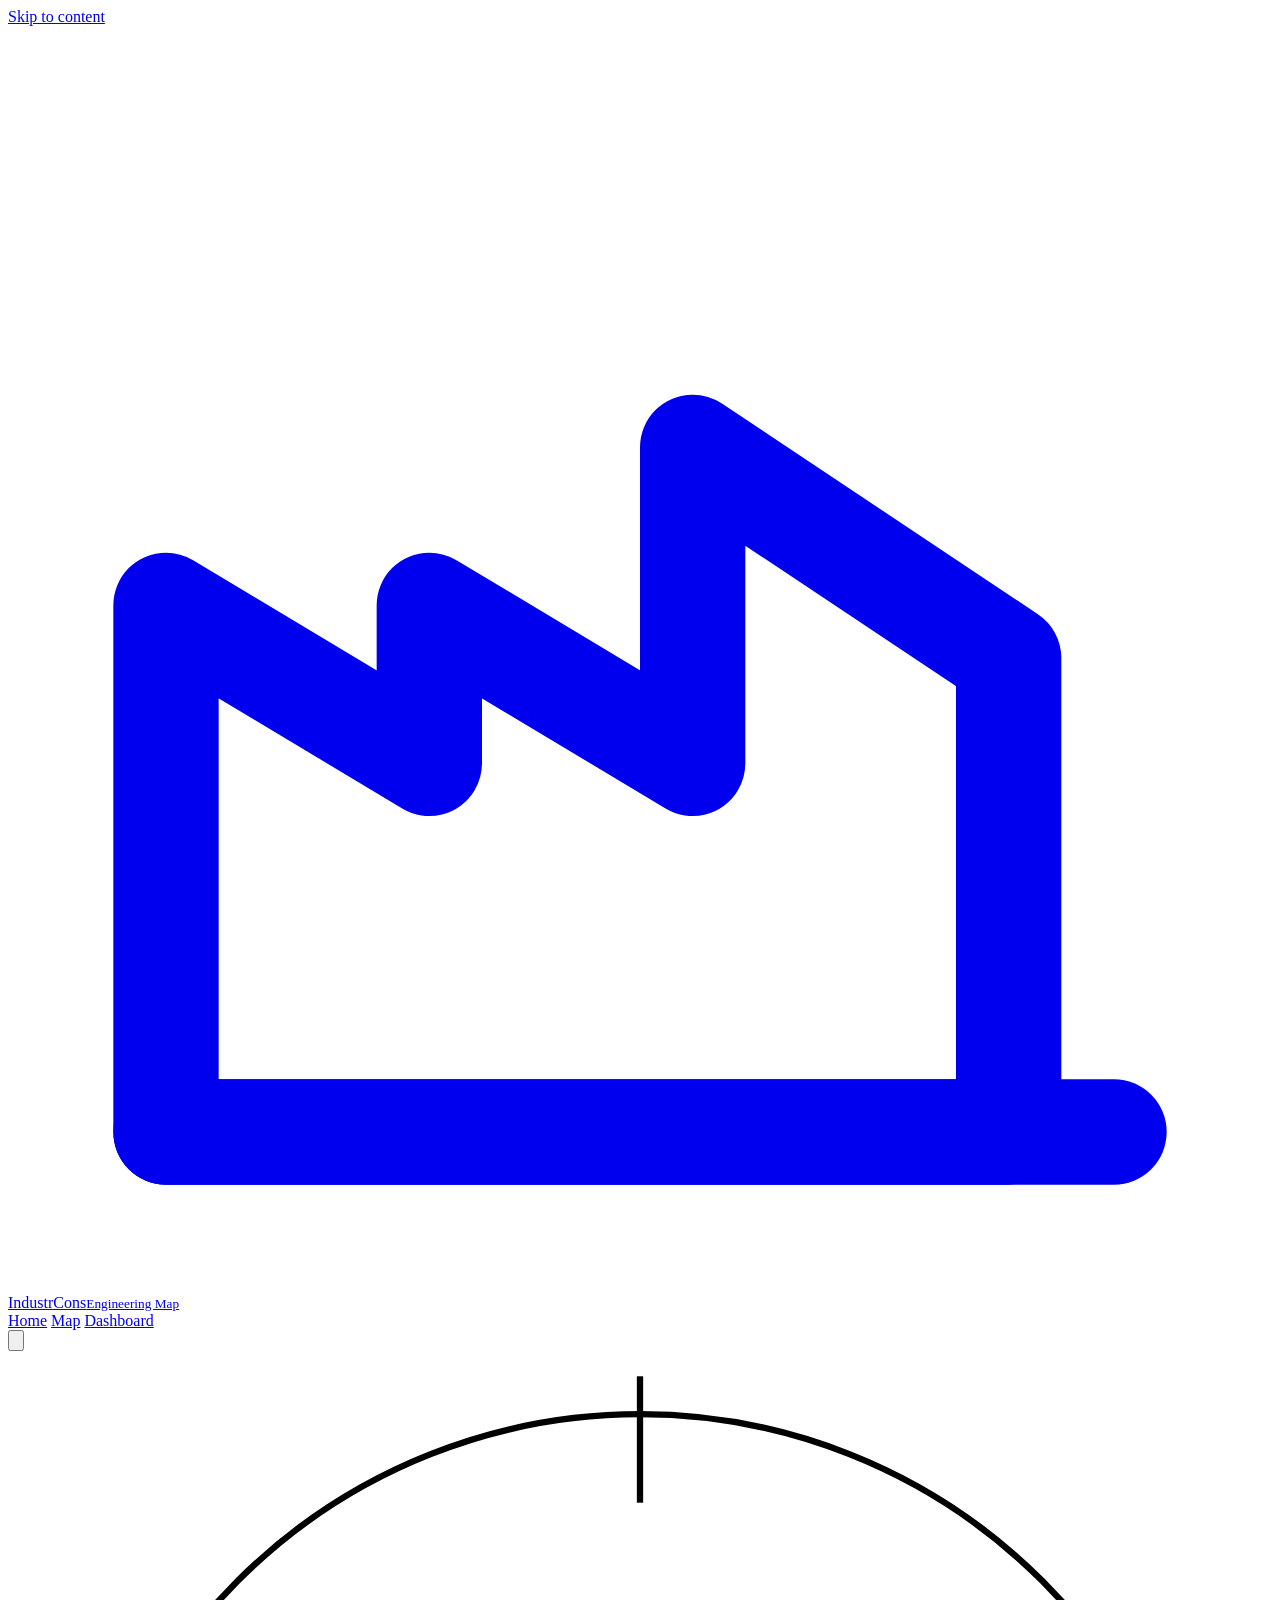
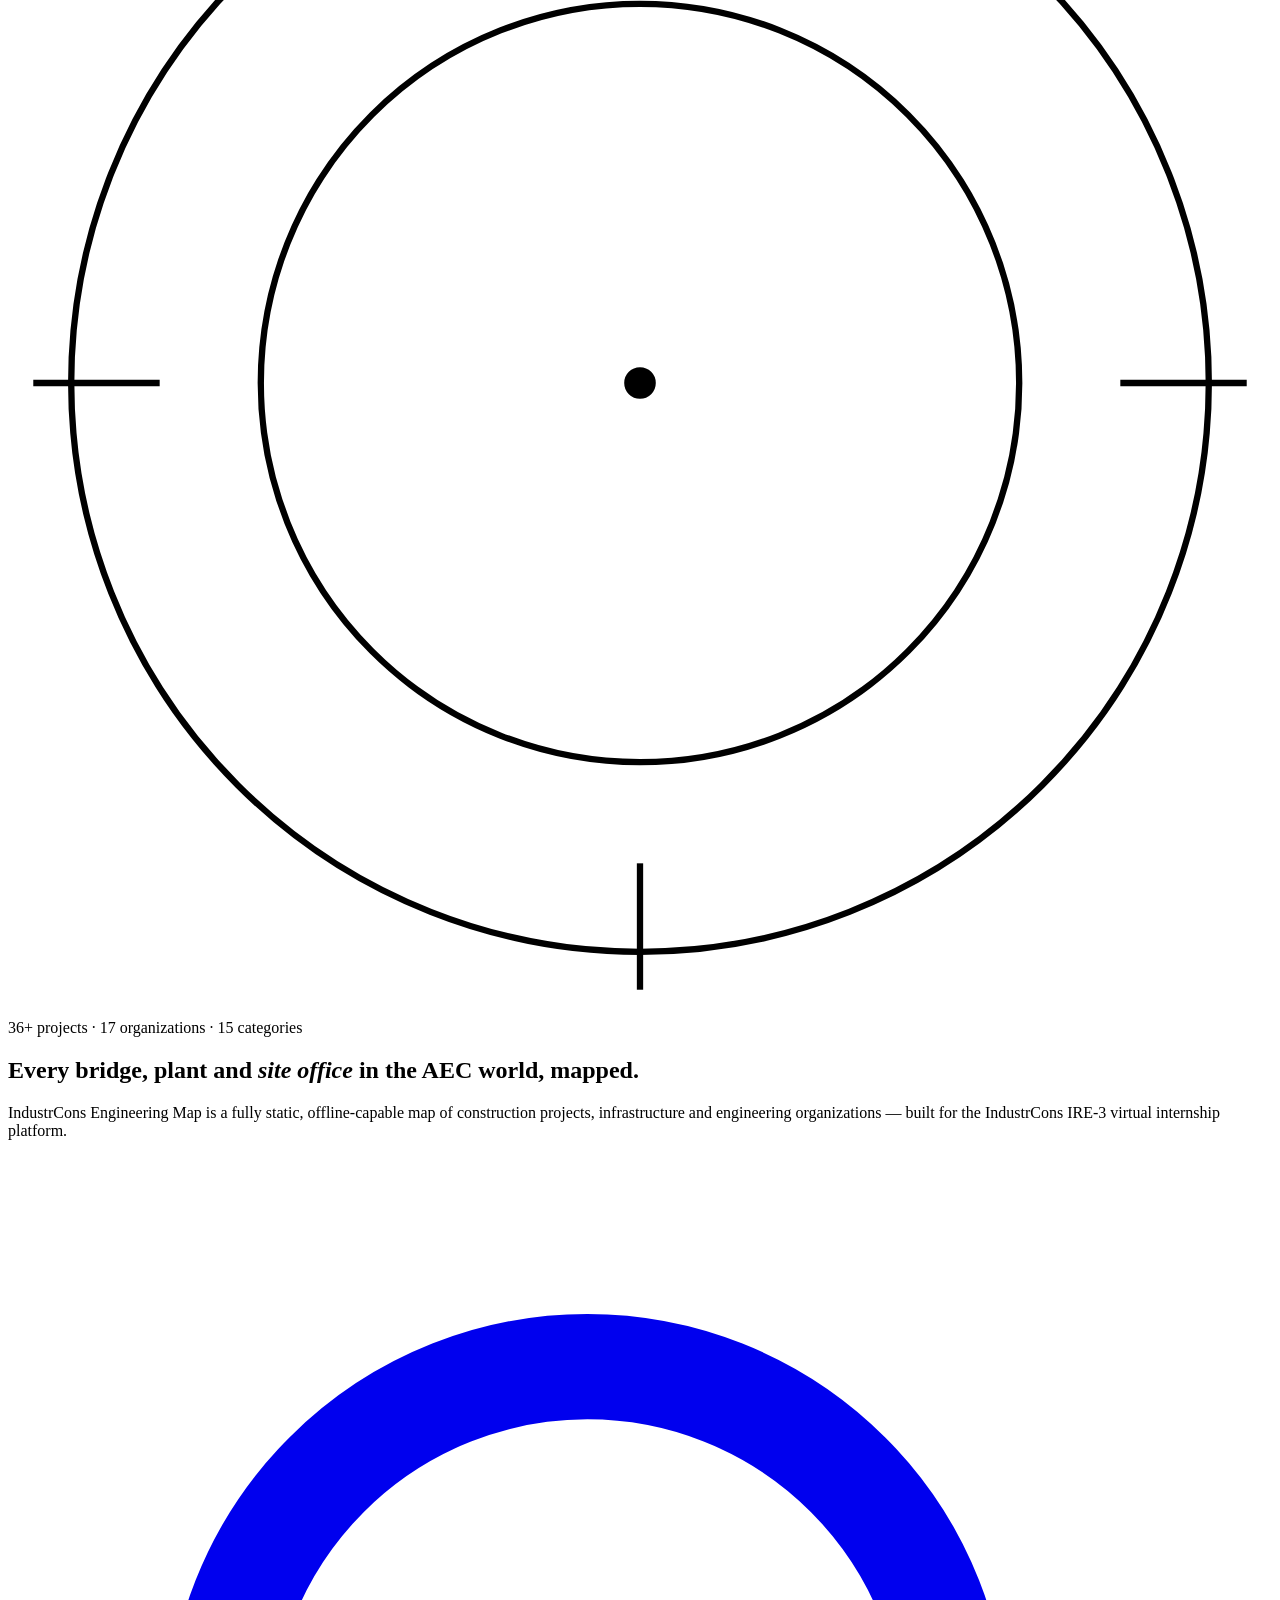
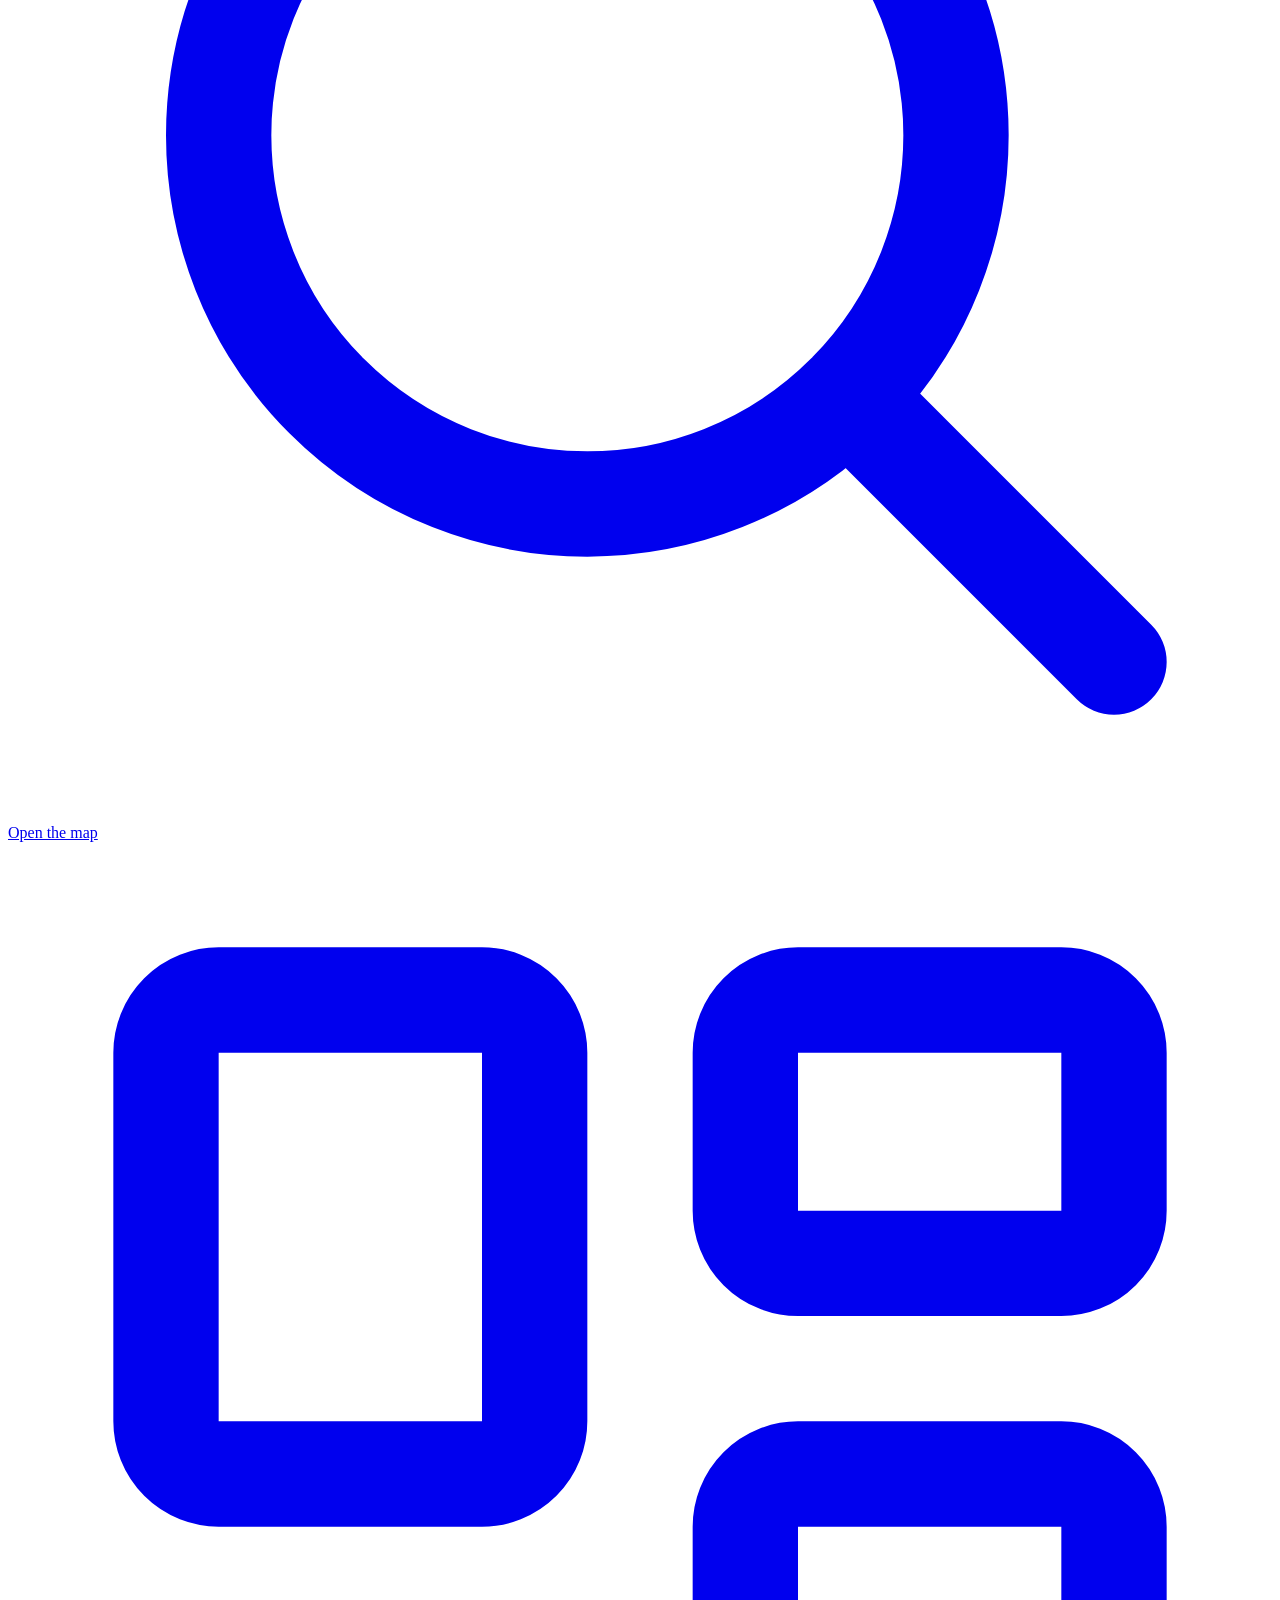
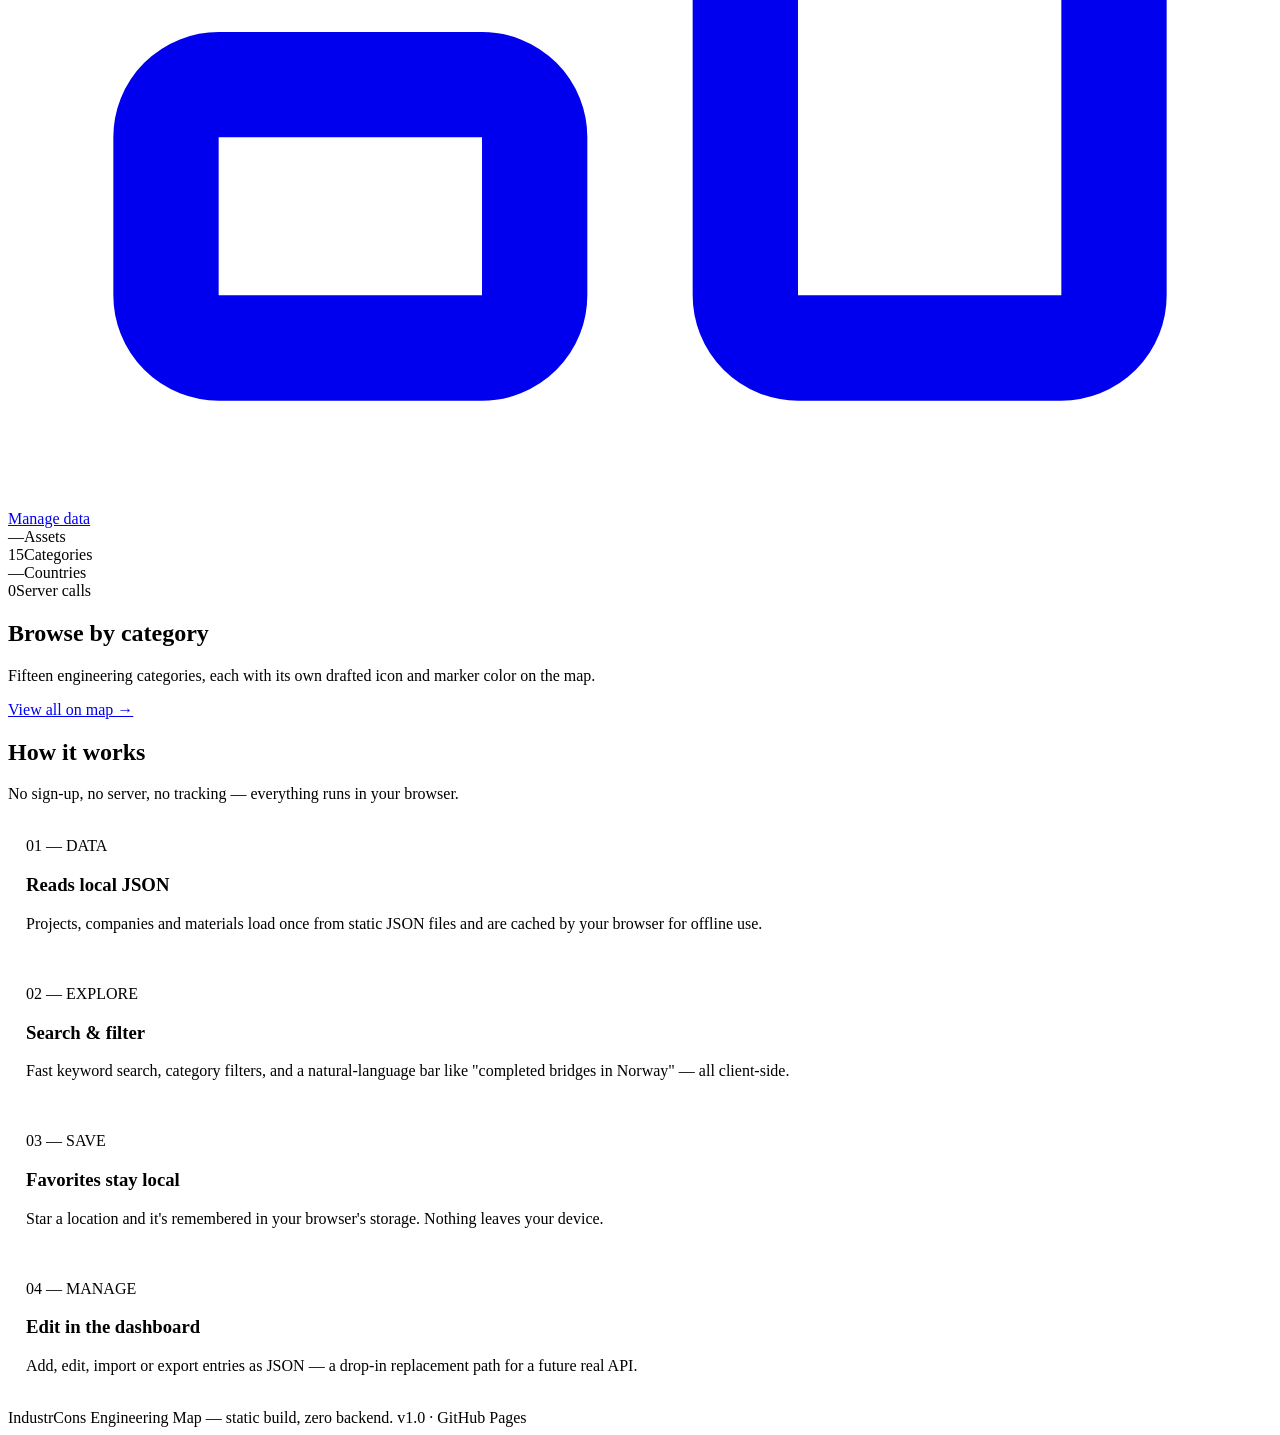
==== index.html @ 8b74c714 "Add files via upload" ====
<!DOCTYPE html>
<html lang="en">
<head>
<meta charset="UTF-8">
<meta name="viewport" content="width=device-width, initial-scale=1.0">
<title>IndustrCons Engineering Map — Explore AEC infrastructure worldwide</title>
<meta name="description" content="A static, offline-capable map of construction projects, infrastructure and engineering organizations worldwide.">
<link rel="icon" href="assets/icons/pin.svg">
<link rel="stylesheet" href="css/base.css">
<link rel="stylesheet" href="css/components.css">
<link rel="stylesheet" href="css/home.css">
</head>
<body>
<a href="#main" class="skip-link">Skip to content</a>

<header class="topnav">
  <a href="index.html" class="brand">
    <span class="brand-mark">
      <svg viewBox="0 0 24 24" fill="none" stroke="currentColor" stroke-width="2" stroke-linecap="round" stroke-linejoin="round"><path d="M3 21V11l5 3v-3l5 3V8l6 4v9z"/><path d="M3 21h18"/></svg>
    </span>
    <span>IndustrCons<small>Engineering Map</small></span>
  </a>
  <nav class="nav-links">
    <a href="index.html">Home</a>
    <a href="map.html">Map</a>
    <a href="dashboard.html">Dashboard</a>
  </nav>
  <div class="nav-spacer"></div>
  <button class="theme-toggle" role="switch" aria-checked="false" aria-label="Toggle dark mode">
    <span class="knob">
      <svg viewBox="0 0 24 24" fill="currentColor"><path d="M12 3a9 9 0 1 0 9 9c0-.46-.04-.92-.1-1.36a5.4 5.4 0 0 1-7.54-7.54A9 9 0 0 0 12 3z"/></svg>
    </span>
  </button>
</header>

<main id="main">
  <section class="hero">
    <svg class="compass" viewBox="0 0 200 200" fill="none" stroke="currentColor" stroke-width="1">
      <circle cx="100" cy="100" r="90"/><circle cx="100" cy="100" r="60"/><circle cx="100" cy="100" r="2" fill="currentColor"/>
      <line x1="100" y1="4" x2="100" y2="24"/><line x1="100" y1="176" x2="100" y2="196"/>
      <line x1="4" y1="100" x2="24" y2="100"/><line x1="176" y1="100" x2="196" y2="100"/>
    </svg>
    <div class="hero-inner">
      <span class="eyebrow">36+ projects · 17 organizations · 15 categories</span>
      <h1>Every bridge, plant and <em>site office</em> in the AEC world, mapped.</h1>
      <p class="lead">IndustrCons Engineering Map is a fully static, offline-capable map of construction projects, infrastructure and engineering organizations — built for the IndustrCons IRE-3 virtual internship platform.</p>
      <div class="hero-actions">
        <a href="map.html" class="btn btn-primary">
          <svg viewBox="0 0 24 24" fill="none" stroke="currentColor" stroke-width="2" stroke-linecap="round" stroke-linejoin="round"><circle cx="11" cy="11" r="7"/><line x1="21" y1="21" x2="16.6" y2="16.6"/></svg>
          Open the map
        </a>
        <a href="dashboard.html" class="btn btn-outline">
          <svg viewBox="0 0 24 24" fill="none" stroke="currentColor" stroke-width="2" stroke-linecap="round" stroke-linejoin="round"><rect x="3" y="3" width="7" height="9" rx="1"/><rect x="14" y="3" width="7" height="5" rx="1"/><rect x="14" y="12" width="7" height="9" rx="1"/><rect x="3" y="16" width="7" height="5" rx="1"/></svg>
          Manage data
        </a>
      </div>
      <div class="hero-stats">
        <div><span class="num" id="statProjects">—</span><span class="label">Assets</span></div>
        <div><span class="num" id="statCategories">15</span><span class="label">Categories</span></div>
        <div><span class="num" id="statCountries">—</span><span class="label">Countries</span></div>
        <div><span class="num">0</span><span class="label">Server calls</span></div>
      </div>
    </div>
  </section>

  <section class="section">
    <div class="section-head">
      <div>
        <h2>Browse by category</h2>
        <p>Fifteen engineering categories, each with its own drafted icon and marker color on the map.</p>
      </div>
      <a href="map.html" class="btn btn-ghost btn-sm">View all on map →</a>
    </div>
    <div class="category-grid" id="categoryGrid"></div>
  </section>

  <section class="section" style="padding-top:0;">
    <div class="section-head">
      <div>
        <h2>How it works</h2>
        <p>No sign-up, no server, no tracking — everything runs in your browser.</p>
      </div>
    </div>
    <div class="how-grid">
      <div class="how-card card tick-frame" style="padding:18px;">
        <span class="step-num">01 — DATA</span>
        <h3>Reads local JSON</h3>
        <p>Projects, companies and materials load once from static JSON files and are cached by your browser for offline use.</p>
      </div>
      <div class="how-card card tick-frame" style="padding:18px;">
        <span class="step-num">02 — EXPLORE</span>
        <h3>Search &amp; filter</h3>
        <p>Fast keyword search, category filters, and a natural-language bar like "completed bridges in Norway" — all client-side.</p>
      </div>
      <div class="how-card card tick-frame" style="padding:18px;">
        <span class="step-num">03 — SAVE</span>
        <h3>Favorites stay local</h3>
        <p>Star a location and it's remembered in your browser's storage. Nothing leaves your device.</p>
      </div>
      <div class="how-card card tick-frame" style="padding:18px;">
        <span class="step-num">04 — MANAGE</span>
        <h3>Edit in the dashboard</h3>
        <p>Add, edit, import or export entries as JSON — a drop-in replacement path for a future real API.</p>
      </div>
    </div>
  </section>
</main>

<footer class="footer">
  <span>IndustrCons Engineering Map — static build, zero backend.</span>
  <span class="mono">v1.0 · GitHub Pages</span>
</footer>

<script src="js/categories.js"></script>
<script src="js/storage.js"></script>
<script src="js/utils.js"></script>
<script src="js/data.js"></script>
<script src="js/app.js"></script>
<script>
async function renderHome() {
  await DataStore.init();
  const counts = DataStore.categoryCounts();
  document.getElementById('statProjects').textContent = DataStore.getAll().length;
  document.getElementById('statCountries').textContent = DataStore.countriesInUse().length;

  const grid = document.getElementById('categoryGrid');
  grid.innerHTML = '';
  for (const cat of CATEGORIES) {
    const svg = await loadIconSvg(`assets/icons/${cat.icon}`);
    const a = document.createElement('a');
    a.href = `map.html?category=${cat.id}`;
    a.className = 'category-card';
    a.style.setProperty('--cat-color', cat.color);
    a.innerHTML = `
      <span class="cat-icon">${svg}</span>
      <span class="cat-name">${cat.label}</span>
      <span class="cat-count">${counts[cat.id] || 0} on map</span>
    `;
    grid.appendChild(a);
  }
}
renderHome();
</script>
</body>
</html>
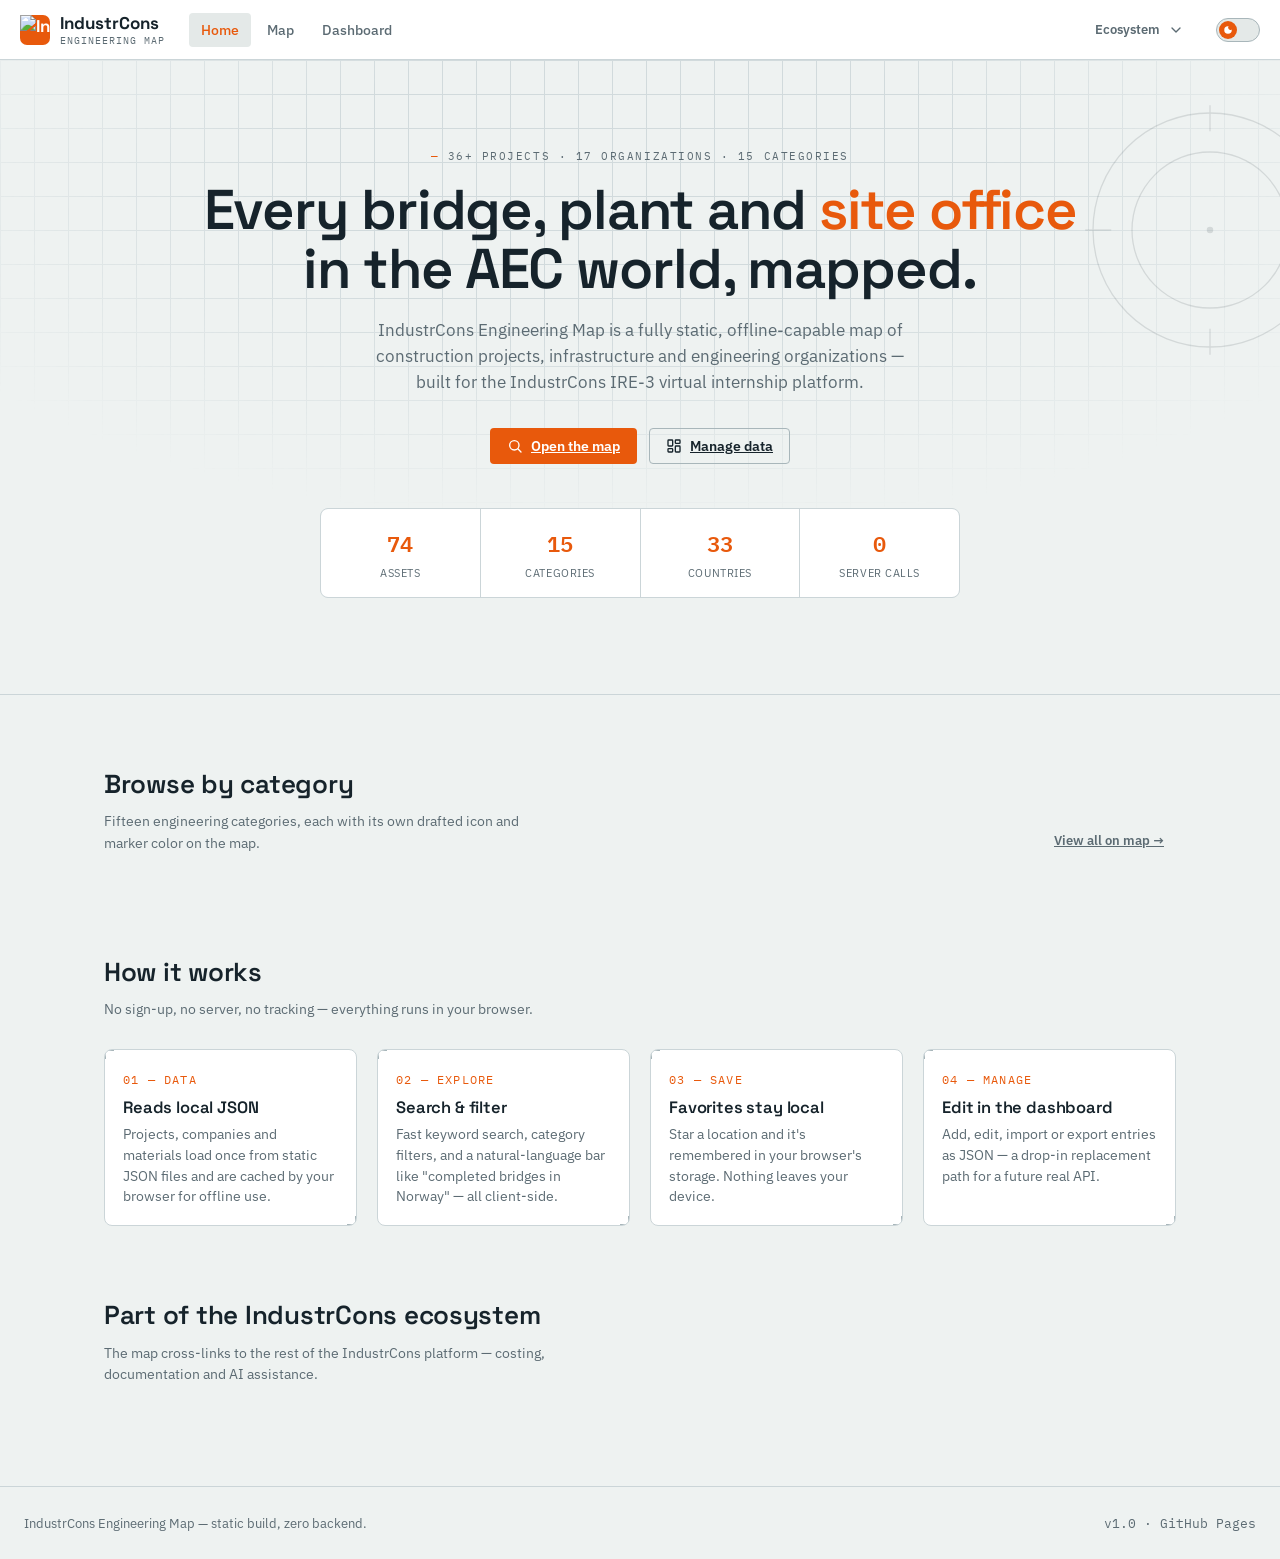
==== commit c39d04ab: "Enhance index.html with metadata and schema Added Open Graph and Twitter Card metadata for better so" ====
--- a/index.html
+++ b/index.html
@@ -5,10 +5,58 @@
 <meta name="viewport" content="width=device-width, initial-scale=1.0">
 <title>IndustrCons Engineering Map — Explore AEC infrastructure worldwide</title>
 <meta name="description" content="A static, offline-capable map of construction projects, infrastructure and engineering organizations worldwide.">
-<link rel="icon" href="assets/icons/pin.svg">
+<link rel="canonical" href="https://elvinasgar.github.io/industrcons-map/index.html">
+
+<!-- Open Graph -->
+<meta property="og:type" content="website">
+<meta property="og:site_name" content="IndustrCons Engineering Map">
+<meta property="og:title" content="IndustrCons Engineering Map — Explore AEC infrastructure worldwide">
+<meta property="og:description" content="A static, offline-capable map of construction projects, infrastructure and engineering organizations worldwide.">
+<meta property="og:url" content="https://elvinasgar.github.io/industrcons-map/index.html">
+<meta property="og:image" content="https://elvinasgar.github.io/industrcons-map/assets/og/og-cover.png">
+<meta property="og:image:width" content="1200">
+<meta property="og:image:height" content="630">
+
+<!-- Twitter Card -->
+<meta name="twitter:card" content="summary_large_image">
+<meta name="twitter:title" content="IndustrCons Engineering Map">
+<meta name="twitter:description" content="A static, offline-capable map of construction projects, infrastructure and engineering organizations worldwide.">
+<meta name="twitter:image" content="https://elvinasgar.github.io/industrcons-map/assets/og/og-cover.png">
+
+<link rel="icon" type="image/png" href="assets/icons/favicon-32.png">
+<link rel="mask-icon" href="assets/icons/pin.svg" color="#E8590C">
+<link rel="apple-touch-icon" href="assets/icons/apple-touch-icon.png">
 <link rel="stylesheet" href="css/base.css">
 <link rel="stylesheet" href="css/components.css">
 <link rel="stylesheet" href="css/home.css">
+
+<!-- Organization schema (shared across the IndustrCons product family) -->
+<script type="application/ld+json">
+{
+  "@context": "https://schema.org",
+  "@type": "Organization",
+  "name": "IndustrCons",
+  "url": "https://elvinasgar.github.io/industrcons-map/",
+  "logo": "https://elvinasgar.github.io/industrcons-map/assets/icons/logo-512.png",
+  "description": "IndustrCons builds tools for the AEC (Architecture, Engineering & Construction) industry, including an engineering map, cost estimator, documentation and an AI assistant.",
+  "sameAs": [
+    "https://industrconsestimator.netlify.app/",
+    "https://industrconsdocs.netlify.app/",
+    "https://industrcons-ai.vercel.app/"
+  ]
+}
+</script>
+
+<!-- Breadcrumb schema -->
+<script type="application/ld+json">
+{
+  "@context": "https://schema.org",
+  "@type": "BreadcrumbList",
+  "itemListElement": [
+    { "@type": "ListItem", "position": 1, "name": "Home", "item": "https://elvinasgar.github.io/industrcons-map/index.html" }
+  ]
+}
+</script>
 </head>
 <body>
 <a href="#main" class="skip-link">Skip to content</a>
@@ -16,7 +64,7 @@
 <header class="topnav">
   <a href="index.html" class="brand">
     <span class="brand-mark">
-      <svg viewBox="0 0 24 24" fill="none" stroke="currentColor" stroke-width="2" stroke-linecap="round" stroke-linejoin="round"><path d="M3 21V11l5 3v-3l5 3V8l6 4v9z"/><path d="M3 21h18"/></svg>
+      <img src="assets/icons/logo-512.png" alt="IndustrCons logo" width="30" height="30">
     </span>
     <span>IndustrCons<small>Engineering Map</small></span>
   </a>
@@ -26,6 +74,13 @@
     <a href="dashboard.html">Dashboard</a>
   </nav>
   <div class="nav-spacer"></div>
+  <div class="nav-ecosystem">
+    <button class="btn btn-ghost btn-sm" id="ecosystemBtn" aria-expanded="false">
+      Ecosystem
+      <svg viewBox="0 0 24 24" fill="none" stroke="currentColor" stroke-width="2" stroke-linecap="round" stroke-linejoin="round" width="13" height="13"><polyline points="6 9 12 15 18 9"/></svg>
+    </button>
+    <div class="ecosystem-menu" id="ecosystemMenu"></div>
+  </div>
   <button class="theme-toggle" role="switch" aria-checked="false" aria-label="Toggle dark mode">
     <span class="knob">
       <svg viewBox="0 0 24 24" fill="currentColor"><path d="M12 3a9 9 0 1 0 9 9c0-.46-.04-.92-.1-1.36a5.4 5.4 0 0 1-7.54-7.54A9 9 0 0 0 12 3z"/></svg>
@@ -104,6 +159,16 @@
       </div>
     </div>
   </section>
+  <section class="section" style="padding-top:0;">
+    <div class="section-head">
+      <div>
+        <h2>Part of the IndustrCons ecosystem</h2>
+        <p>The map cross-links to the rest of the IndustrCons platform — costing, documentation and AI assistance.</p>
+      </div>
+    </div>
+    <div class="ecosystem-grid" id="ecosystemGrid"></div>
+  </section>
+
 </main>
 
 <footer class="footer">
@@ -114,6 +179,7 @@
 <script src="js/categories.js"></script>
 <script src="js/storage.js"></script>
 <script src="js/utils.js"></script>
+<script src="js/config.js"></script>
 <script src="js/data.js"></script>
 <script src="js/app.js"></script>
 <script>
@@ -122,6 +188,17 @@
   const counts = DataStore.categoryCounts();
   document.getElementById('statProjects').textContent = DataStore.getAll().length;
   document.getElementById('statCountries').textContent = DataStore.countriesInUse().length;
+
+  const ecoGrid = document.getElementById('ecosystemGrid');
+  ecoGrid.innerHTML = SITE_CONFIG.ecosystem.map((item) => `
+    <a class="ecosystem-card" href="${item.url}" target="_blank" rel="noopener noreferrer">
+      <div class="em-title">
+        <span>${item.label}</span>
+        <svg viewBox="0 0 24 24" fill="none" stroke="currentColor" stroke-width="2" stroke-linecap="round" stroke-linejoin="round" width="16" height="16"><path d="M18 13v6a2 2 0 0 1-2 2H5a2 2 0 0 1-2-2V8a2 2 0 0 1 2-2h6"/><polyline points="15 3 21 3 21 9"/><line x1="10" y1="14" x2="21" y2="3"/></svg>
+      </div>
+      <p>${item.desc}</p>
+    </a>
+  `).join('');
 
   const grid = document.getElementById('categoryGrid');
   grid.innerHTML = '';
--- a/css/base.css
+++ b/css/base.css
@@ -0,0 +1,167 @@
+/* ==========================================================================
+   IndustrCons Engineering Map — Design Tokens & Base
+   Visual direction: technical drawing / blueprint, drafted not decorated.
+   ========================================================================== */
+
+@import url('https://fonts.googleapis.com/css2?family=Space+Grotesk:wght@500;600;700&family=IBM+Plex+Sans:wght@400;500;600&family=IBM+Plex+Mono:wght@400;500&display=swap');
+
+:root{
+  /* ---- Palette (blueprint / drafting-paper) ---- */
+  --ink:            #16232B;
+  --ink-soft:       #3A4A54;
+  --paper:          #EEF2F1;
+  --paper-raised:   #FFFFFF;
+  --paper-sunken:   #E4E9E8;
+  --line:           #CBD5D8;
+  --line-strong:    #A8B6BA;
+
+  --blue:           #2B6CB0;
+  --blue-cyan:      #3FA7D6;
+  --orange:         #E8590C;
+  --amber:          #B08900;
+  --green:          #2F9E44;
+  --teal:           #0E7C7B;
+
+  --muted:          #5C6B73;
+
+  /* dark (blueprint sheet) */
+  --dk-paper:       #0B1E2D;
+  --dk-panel:       #122C40;
+  --dk-panel-raised:#173650;
+  --dk-line:        rgba(93, 168, 214, 0.18);
+  --dk-line-strong: rgba(93, 168, 214, 0.32);
+  --dk-ink:         #E7F0F5;
+  --dk-muted:       #8FADC2;
+  --dk-cyan:        #5DC8EE;
+
+  /* semantic (light default) */
+  --bg:             var(--paper);
+  --bg-raised:      var(--paper-raised);
+  --bg-sunken:      var(--paper-sunken);
+  --fg:             var(--ink);
+  --fg-muted:       var(--muted);
+  --border:         var(--line);
+  --border-strong:  var(--line-strong);
+  --accent:         var(--orange);
+  --accent-ink:     #FFFFFF;
+  --focus:          var(--blue);
+
+  --radius-sm: 4px;
+  --radius-md: 8px;
+  --radius-lg: 14px;
+
+  --font-display: 'Space Grotesk', 'Segoe UI', sans-serif;
+  --font-body: 'IBM Plex Sans', 'Segoe UI', sans-serif;
+  --font-mono: 'IBM Plex Mono', 'SFMono-Regular', monospace;
+
+  --shadow-sm: 0 1px 2px rgba(22,35,43,0.08);
+  --shadow-md: 0 6px 20px rgba(22,35,43,0.14);
+  --shadow-lg: 0 16px 40px rgba(22,35,43,0.22);
+
+  --ease: cubic-bezier(0.4, 0, 0.2, 1);
+}
+
+[data-theme="dark"]{
+  --bg:             var(--dk-paper);
+  --bg-raised:      var(--dk-panel);
+  --bg-sunken:      #0E2334;
+  --fg:             var(--dk-ink);
+  --fg-muted:       var(--dk-muted);
+  --border:         var(--dk-line);
+  --border-strong:  var(--dk-line-strong);
+  --accent:         var(--orange);
+  --accent-ink:     #16110C;
+  --focus:          var(--dk-cyan);
+  --shadow-sm: 0 1px 2px rgba(0,0,0,0.35);
+  --shadow-md: 0 6px 24px rgba(0,0,0,0.45);
+  --shadow-lg: 0 20px 50px rgba(0,0,0,0.55);
+}
+
+*, *::before, *::after{ box-sizing: border-box; }
+html, body{ height: 100%; }
+body{
+  margin: 0;
+  font-family: var(--font-body);
+  background: var(--bg);
+  color: var(--fg);
+  -webkit-font-smoothing: antialiased;
+  transition: background-color .25s var(--ease), color .25s var(--ease);
+}
+h1,h2,h3,h4{
+  font-family: var(--font-display);
+  font-weight: 600;
+  margin: 0 0 .4em;
+  letter-spacing: -0.01em;
+}
+p{ margin: 0 0 1em; line-height: 1.55; color: var(--fg); }
+a{ color: inherit; }
+button{ font-family: var(--font-body); }
+img{ max-width: 100%; display: block; }
+ul{ margin: 0; padding: 0; list-style: none; }
+
+::selection{ background: var(--accent); color: var(--accent-ink); }
+
+/* Focus visibility — never remove outlines, only restyle them */
+:focus-visible{
+  outline: 2px solid var(--focus);
+  outline-offset: 2px;
+}
+
+/* ---- Blueprint grid texture, used as a background utility ---- */
+.blueprint-grid{
+  background-image:
+    linear-gradient(var(--border) 1px, transparent 1px),
+    linear-gradient(90deg, var(--border) 1px, transparent 1px);
+  background-size: 28px 28px;
+  background-position: -1px -1px;
+}
+
+/* ---- Corner survey ticks — signature device used on panels/cards ---- */
+.tick-frame{ position: relative; }
+.tick-frame::before, .tick-frame::after{
+  content: "";
+  position: absolute;
+  width: 10px; height: 10px;
+  border-color: var(--border-strong);
+  border-style: solid;
+  pointer-events: none;
+}
+.tick-frame::before{ top: -1px; left: -1px; border-width: 2px 0 0 2px; }
+.tick-frame::after{ bottom: -1px; right: -1px; border-width: 0 2px 2px 0; }
+
+.mono{ font-family: var(--font-mono); }
+.eyebrow{
+  font-family: var(--font-mono);
+  font-size: 11px;
+  letter-spacing: 0.14em;
+  text-transform: uppercase;
+  color: var(--fg-muted);
+}
+
+.visually-hidden{
+  position: absolute; width: 1px; height: 1px;
+  overflow: hidden; clip: rect(0 0 0 0); white-space: nowrap;
+}
+
+.skip-link{
+  position: absolute; left: 8px; top: -48px;
+  background: var(--accent); color: var(--accent-ink);
+  padding: 10px 14px; border-radius: var(--radius-sm);
+  z-index: 999; transition: top .2s var(--ease);
+  font-weight: 600; font-size: 13px;
+}
+.skip-link:focus{ top: 8px; }
+
+@media (prefers-reduced-motion: reduce){
+  *, *::before, *::after{
+    animation-duration: 0.001ms !important;
+    animation-iteration-count: 1 !important;
+    transition-duration: 0.001ms !important;
+    scroll-behavior: auto !important;
+  }
+}
+
+/* Scrollbar (blueprint styling, webkit only — degrades gracefully) */
+::-webkit-scrollbar{ width: 10px; height: 10px; }
+::-webkit-scrollbar-track{ background: transparent; }
+::-webkit-scrollbar-thumb{ background: var(--border-strong); border-radius: 6px; }
--- a/css/components.css
+++ b/css/components.css
@@ -0,0 +1,233 @@
+/* ==========================================================================
+   Reusable components
+   ========================================================================== */
+
+/* ---- Top nav ---- */
+.topnav{
+  display: flex;
+  align-items: center;
+  gap: 20px;
+  padding: 12px 20px;
+  background: var(--bg-raised);
+  border-bottom: 1px solid var(--border);
+  position: relative;
+  z-index: 40;
+}
+.brand{
+  display: flex; align-items: center; gap: 10px;
+  font-family: var(--font-display); font-weight: 700; font-size: 17px;
+  text-decoration: none; color: var(--fg);
+  white-space: nowrap;
+}
+.brand-mark{
+  width: 30px; height: 30px; border-radius: 7px;
+  background: var(--accent); color: var(--accent-ink);
+  display: grid; place-items: center; flex: none;
+}
+.brand-mark svg{ width: 17px; height: 17px; }
+.brand small{
+  display: block; font-family: var(--font-mono); font-weight: 400;
+  font-size: 10px; letter-spacing: .1em; color: var(--fg-muted); text-transform: uppercase;
+}
+
+.nav-links{ display: flex; gap: 4px; margin-left: 4px; }
+.nav-links a{
+  text-decoration: none; color: var(--fg-muted); font-size: 14px; font-weight: 500;
+  padding: 8px 12px; border-radius: var(--radius-sm);
+  transition: background .15s var(--ease), color .15s var(--ease);
+}
+.nav-links a:hover{ background: var(--bg-sunken); color: var(--fg); }
+.nav-links a.active{ color: var(--accent); background: var(--bg-sunken); }
+
+.nav-spacer{ flex: 1; }
+
+/* ---- Buttons ---- */
+.btn{
+  display: inline-flex; align-items: center; justify-content: center; gap: 8px;
+  font-family: var(--font-body); font-weight: 600; font-size: 13.5px;
+  padding: 9px 16px; border-radius: var(--radius-sm);
+  border: 1px solid transparent; cursor: pointer;
+  transition: transform .12s var(--ease), background .15s var(--ease), border-color .15s var(--ease);
+  line-height: 1.2;
+}
+.btn:active{ transform: translateY(1px); }
+.btn svg{ width: 16px; height: 16px; flex: none; }
+.btn-primary{ background: var(--accent); color: var(--accent-ink); }
+.btn-primary:hover{ filter: brightness(1.06); }
+.btn-outline{ background: transparent; color: var(--fg); border-color: var(--border-strong); }
+.btn-outline:hover{ background: var(--bg-sunken); }
+.btn-ghost{ background: transparent; color: var(--fg-muted); }
+.btn-ghost:hover{ background: var(--bg-sunken); color: var(--fg); }
+.btn-sm{ padding: 6px 11px; font-size: 12.5px; }
+.btn-icon{ padding: 8px; border-radius: var(--radius-sm); }
+.btn-block{ width: 100%; }
+.btn-danger{ background: transparent; color: #C1440E; border-color: rgba(193,68,14,0.4); }
+.btn-danger:hover{ background: rgba(193,68,14,0.08); }
+
+.icon-btn{
+  display: inline-grid; place-items: center;
+  width: 38px; height: 38px; border-radius: var(--radius-sm);
+  background: var(--bg-raised); border: 1px solid var(--border);
+  color: var(--fg); cursor: pointer;
+  transition: background .15s var(--ease), border-color .15s var(--ease);
+}
+.icon-btn:hover{ background: var(--bg-sunken); }
+.icon-btn svg{ width: 18px; height: 18px; }
+.icon-btn.active{ color: var(--accent); border-color: var(--accent); }
+
+/* ---- Inputs ---- */
+.field-label{
+  display: block; font-size: 12px; font-weight: 600; margin-bottom: 6px;
+  color: var(--fg-muted); text-transform: uppercase; letter-spacing: .05em;
+}
+.input, .select, .textarea{
+  width: 100%; font-family: var(--font-body); font-size: 14px;
+  padding: 10px 12px; border-radius: var(--radius-sm);
+  border: 1px solid var(--border-strong); background: var(--bg-raised); color: var(--fg);
+  transition: border-color .15s var(--ease), box-shadow .15s var(--ease);
+}
+.input:focus, .select:focus, .textarea:focus{
+  border-color: var(--focus); box-shadow: 0 0 0 3px rgba(63,167,214,0.18);
+}
+.textarea{ resize: vertical; min-height: 80px; }
+
+.search-bar{
+  display: flex; align-items: center; gap: 8px;
+  background: var(--bg-raised); border: 1px solid var(--border-strong);
+  border-radius: var(--radius-md); padding: 4px 6px 4px 14px;
+  box-shadow: var(--shadow-sm);
+}
+.search-bar svg{ width: 18px; height: 18px; color: var(--fg-muted); flex: none; }
+.search-bar input{
+  border: 0; background: transparent; outline: none; flex: 1;
+  font-size: 14.5px; color: var(--fg); padding: 9px 4px; font-family: var(--font-body);
+}
+.search-bar .search-clear{
+  display: none; background: transparent; border: 0; color: var(--fg-muted); cursor: pointer;
+  padding: 6px; border-radius: 50%;
+}
+.search-bar.has-value .search-clear{ display: inline-grid; place-items: center; }
+.search-bar .search-clear:hover{ background: var(--bg-sunken); }
+
+/* ---- Chips / badges ---- */
+.chip{
+  display: inline-flex; align-items: center; gap: 6px;
+  font-size: 12.5px; font-weight: 500; padding: 6px 11px;
+  border-radius: 999px; border: 1px solid var(--border-strong);
+  background: var(--bg-raised); color: var(--fg); cursor: pointer; user-select: none;
+  transition: all .15s var(--ease); white-space: nowrap;
+}
+.chip:hover{ border-color: var(--border-strong); background: var(--bg-sunken); }
+.chip.selected{ background: var(--chip-color, var(--accent)); border-color: var(--chip-color, var(--accent)); color: #fff; }
+.chip .dot{ width: 8px; height: 8px; border-radius: 50%; background: var(--chip-color, var(--accent)); flex: none; }
+.chip.selected .dot{ background: #fff; }
+
+.badge{
+  display: inline-flex; align-items: center; gap: 5px;
+  font-family: var(--font-mono); font-size: 11px; font-weight: 500;
+  padding: 3px 8px; border-radius: 4px; letter-spacing: .02em;
+  background: var(--bg-sunken); color: var(--fg-muted); border: 1px solid var(--border);
+}
+.badge-status{ text-transform: uppercase; }
+.badge-status[data-status="Completed"]{ color: var(--green); border-color: var(--green); background: rgba(47,158,68,0.08); }
+.badge-status[data-status="In Progress"]{ color: var(--blue); border-color: var(--blue); background: rgba(43,108,176,0.08); }
+.badge-status[data-status="Planned"]{ color: var(--amber); border-color: var(--amber); background: rgba(176,137,0,0.08); }
+.badge-status[data-status="On Hold"]{ color: var(--orange); border-color: var(--orange); background: rgba(232,89,12,0.08); }
+
+/* ---- Progress bar ---- */
+.progress-track{
+  width: 100%; height: 6px; border-radius: 4px; background: var(--bg-sunken);
+  overflow: hidden; border: 1px solid var(--border);
+}
+.progress-fill{
+  height: 100%; background: var(--accent); border-radius: 4px;
+  transition: width .5s var(--ease);
+}
+
+/* ---- Cards ---- */
+.card{
+  background: var(--bg-raised); border: 1px solid var(--border);
+  border-radius: var(--radius-md); overflow: hidden;
+  transition: box-shadow .2s var(--ease), transform .2s var(--ease), border-color .2s var(--ease);
+}
+.card:hover{ box-shadow: var(--shadow-md); }
+
+/* ---- Toast ---- */
+.toast-stack{
+  position: fixed; bottom: 18px; left: 50%; transform: translateX(-50%);
+  display: flex; flex-direction: column; gap: 8px; z-index: 500;
+  width: min(92vw, 380px);
+}
+.toast{
+  background: var(--dk-panel); color: var(--dk-ink);
+  padding: 12px 16px; border-radius: var(--radius-sm);
+  font-size: 13.5px; box-shadow: var(--shadow-lg);
+  display: flex; align-items: center; gap: 10px;
+  animation: toast-in .28s var(--ease);
+  border: 1px solid var(--dk-line-strong);
+}
+.toast svg{ width: 16px; height: 16px; flex: none; color: var(--blue-cyan); }
+@keyframes toast-in{
+  from{ opacity: 0; transform: translateY(10px); }
+  to{ opacity: 1; transform: translateY(0); }
+}
+.toast.leaving{ animation: toast-out .2s var(--ease) forwards; }
+@keyframes toast-out{ to{ opacity: 0; transform: translateY(6px); } }
+
+/* ---- Modal ---- */
+.modal-overlay{
+  position: fixed; inset: 0; background: rgba(11,30,45,0.55);
+  display: flex; align-items: center; justify-content: center;
+  z-index: 600; padding: 20px; opacity: 0; pointer-events: none;
+  transition: opacity .2s var(--ease);
+}
+.modal-overlay.open{ opacity: 1; pointer-events: auto; }
+.modal{
+  background: var(--bg-raised); border-radius: var(--radius-lg);
+  max-width: 480px; width: 100%; padding: 24px;
+  box-shadow: var(--shadow-lg); border: 1px solid var(--border);
+  transform: translateY(10px) scale(.98); transition: transform .2s var(--ease);
+  max-height: 86vh; overflow-y: auto;
+}
+.modal-overlay.open .modal{ transform: translateY(0) scale(1); }
+.modal h3{ margin-bottom: 6px; }
+.modal-actions{ display: flex; gap: 10px; justify-content: flex-end; margin-top: 18px; }
+
+/* ---- Empty state ---- */
+.empty-state{
+  text-align: center; padding: 48px 20px; color: var(--fg-muted);
+}
+.empty-state svg{ width: 40px; height: 40px; margin: 0 auto 14px; opacity: .5; }
+.empty-state h4{ color: var(--fg); margin-bottom: 6px; }
+.empty-state p{ font-size: 13.5px; max-width: 340px; margin: 0 auto; }
+
+/* ---- Theme toggle ---- */
+.theme-toggle{
+  position: relative; width: 44px; height: 24px; border-radius: 999px;
+  background: var(--bg-sunken); border: 1px solid var(--border-strong);
+  cursor: pointer; flex: none;
+}
+.theme-toggle .knob{
+  position: absolute; top: 2px; left: 2px; width: 18px; height: 18px;
+  border-radius: 50%; background: var(--accent); transition: transform .2s var(--ease);
+  display: grid; place-items: center;
+}
+[data-theme="dark"] .theme-toggle .knob{ transform: translateX(20px); }
+.theme-toggle .knob svg{ width: 10px; height: 10px; color: #fff; }
+
+/* ---- Spinner ---- */
+.spinner{
+  width: 22px; height: 22px; border-radius: 50%;
+  border: 2.5px solid var(--border); border-top-color: var(--accent);
+  animation: spin .7s linear infinite;
+}
+@keyframes spin{ to{ transform: rotate(360deg); } }
+
+/* ---- Tabs ---- */
+.tabbar{ display: flex; gap: 2px; border-bottom: 1px solid var(--border); }
+.tabbar button{
+  background: transparent; border: 0; padding: 10px 14px; cursor: pointer;
+  font-family: var(--font-body); font-weight: 600; font-size: 13px; color: var(--fg-muted);
+  border-bottom: 2px solid transparent; margin-bottom: -1px;
+}
+.tabbar button.active{ color: var(--accent); border-bottom-color: var(--accent); }
--- a/css/home.css
+++ b/css/home.css
@@ -0,0 +1,96 @@
+/* ==========================================================================
+   Home / landing page
+   ========================================================================== */
+
+.hero{
+  position: relative;
+  padding: 84px 24px 96px;
+  overflow: hidden;
+  border-bottom: 1px solid var(--border);
+}
+.hero::before{
+  content: "";
+  position: absolute; inset: 0;
+  background-image:
+    linear-gradient(var(--border) 1px, transparent 1px),
+    linear-gradient(90deg, var(--border) 1px, transparent 1px);
+  background-size: 34px 34px;
+  mask-image: radial-gradient(ellipse 70% 60% at 50% 20%, black 40%, transparent 90%);
+  opacity: .8;
+}
+.hero-inner{ position: relative; max-width: 880px; margin: 0 auto; text-align: center; }
+.hero .eyebrow{ display: inline-flex; align-items: center; gap: 8px; margin-bottom: 18px; }
+.hero .eyebrow::before{ content: "\2014"; color: var(--accent); }
+.hero h1{
+  font-size: clamp(32px, 5.2vw, 56px); line-height: 1.05; letter-spacing: -0.02em;
+  margin-bottom: 18px;
+}
+.hero h1 em{ font-style: normal; color: var(--accent); }
+.hero p.lead{
+  font-size: 17px; color: var(--fg-muted); max-width: 560px; margin: 0 auto 32px;
+}
+.hero-actions{ display: flex; gap: 12px; justify-content: center; flex-wrap: wrap; margin-bottom: 44px; }
+
+.hero-stats{
+  display: grid; grid-template-columns: repeat(4, 1fr); gap: 1px;
+  background: var(--border); border: 1px solid var(--border); border-radius: var(--radius-md);
+  overflow: hidden; max-width: 640px; margin: 0 auto;
+}
+.hero-stats div{ background: var(--bg-raised); padding: 16px 10px; text-align: center; }
+.hero-stats .num{ font-family: var(--font-mono); font-size: 22px; font-weight: 600; color: var(--accent); display: block; }
+.hero-stats .label{ font-size: 11px; color: var(--fg-muted); text-transform: uppercase; letter-spacing: .05em; }
+
+/* signature: compass/coordinate ring */
+.compass{
+  position: absolute; top: 40px; right: -60px; width: 260px; height: 260px;
+  opacity: .12; pointer-events: none;
+}
+[data-theme="dark"] .compass{ opacity: .18; }
+
+.section{ max-width: 1120px; margin: 0 auto; padding: 72px 24px; }
+.section-head{ display: flex; align-items: flex-end; justify-content: space-between; gap: 16px; margin-bottom: 28px; flex-wrap: wrap; }
+.section-head h2{ font-size: 26px; }
+.section-head p{ color: var(--fg-muted); margin: 0; font-size: 14px; max-width: 460px; }
+
+.category-grid{
+  display: grid; grid-template-columns: repeat(auto-fill, minmax(230px, 1fr)); gap: 12px;
+}
+.category-card{
+  display: flex; flex-direction: column; gap: 10px;
+  padding: 18px; border-radius: var(--radius-md); border: 1px solid var(--border);
+  background: var(--bg-raised); text-decoration: none; color: var(--fg);
+  transition: border-color .18s var(--ease), transform .18s var(--ease), box-shadow .18s var(--ease);
+  position: relative;
+}
+.category-card:hover{ transform: translateY(-2px); box-shadow: var(--shadow-md); border-color: var(--cat-color); }
+.category-card .cat-icon{
+  width: 38px; height: 38px; border-radius: 9px;
+  display: grid; place-items: center;
+  background: color-mix(in srgb, var(--cat-color) 14%, transparent);
+  color: var(--cat-color);
+}
+.category-card .cat-icon svg{ width: 20px; height: 20px; }
+.category-card .cat-name{ font-weight: 600; font-size: 14.5px; }
+.category-card .cat-count{ font-family: var(--font-mono); font-size: 12px; color: var(--fg-muted); }
+
+.how-grid{ display: grid; grid-template-columns: repeat(auto-fit, minmax(220px, 1fr)); gap: 20px; }
+.how-card{ padding: 4px; }
+.how-card .step-num{
+  font-family: var(--font-mono); font-size: 12px; color: var(--accent);
+  display: inline-block; margin-bottom: 10px; letter-spacing: .1em;
+}
+.how-card h3{ font-size: 16.5px; margin-bottom: 6px; }
+.how-card p{ font-size: 13.5px; color: var(--fg-muted); margin: 0; }
+
+.footer{
+  border-top: 1px solid var(--border); padding: 28px 24px;
+  display: flex; justify-content: space-between; align-items: center;
+  color: var(--fg-muted); font-size: 12.5px; flex-wrap: wrap; gap: 10px;
+}
+
+@media (max-width: 720px){
+  .hero{ padding: 56px 18px 64px; }
+  .hero-stats{ grid-template-columns: repeat(2, 1fr); }
+  .section{ padding: 48px 18px; }
+  .compass{ display: none; }
+}
